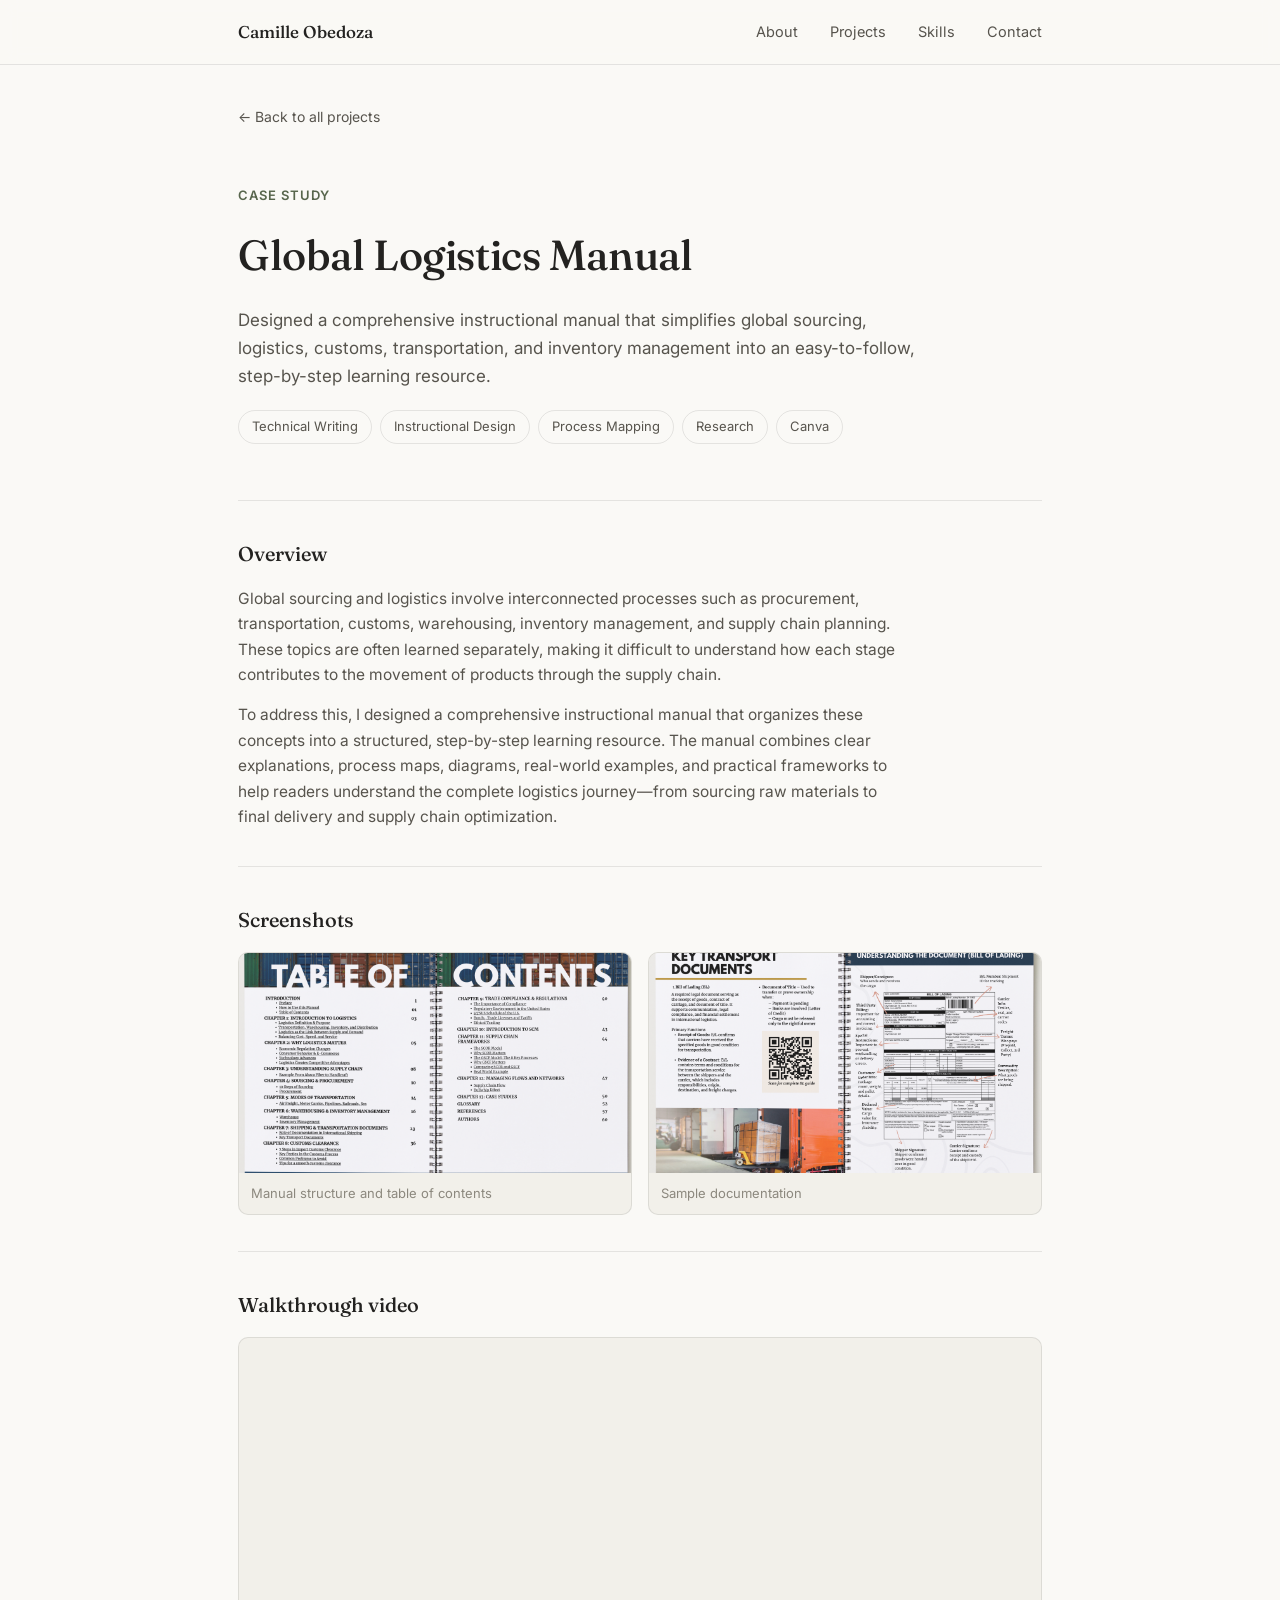
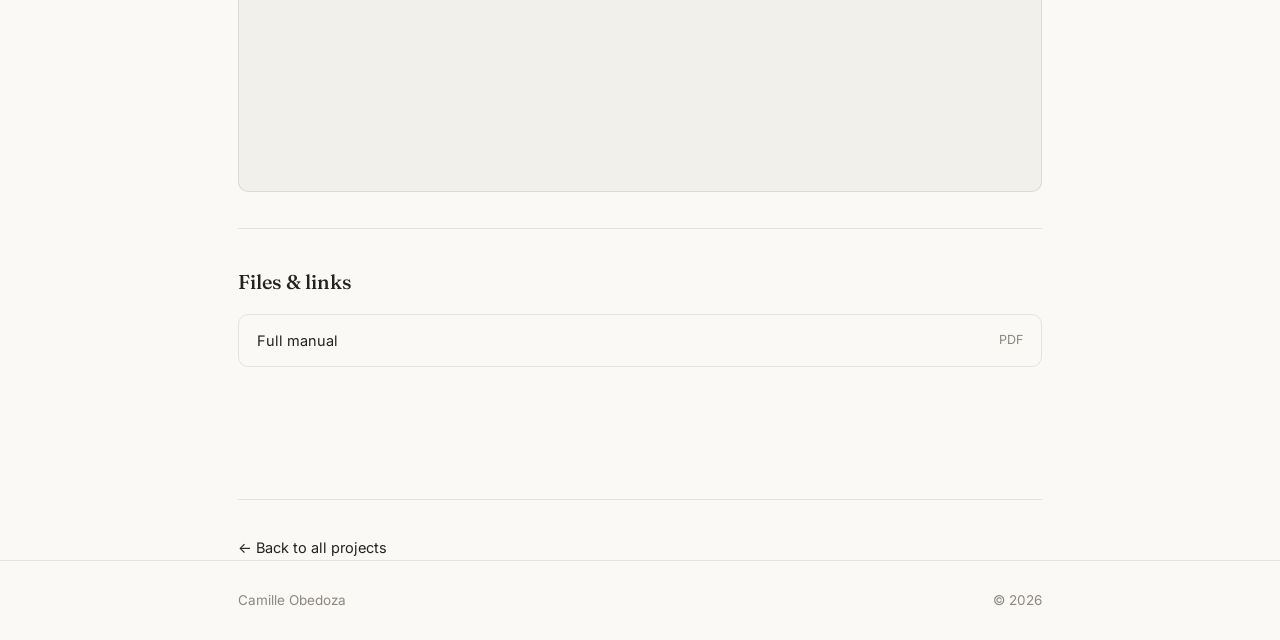
==== projects/global-logistics-manual.html @ cc4bad3c "First Commit" ====
<!DOCTYPE html>
<html lang="en">
<head>
<meta charset="UTF-8">
<meta name="viewport" content="width=device-width, initial-scale=1.0">
<title>Global Logistics Manual — Camille Obedoza</title>

<link rel="preconnect" href="https://fonts.googleapis.com">
<link rel="preconnect" href="https://fonts.gstatic.com" crossorigin>
<link href="https://fonts.googleapis.com/css2?family=Fraunces:opsz,wght@9..144,400;9..144,500;9..144,600&family=Inter:wght@400;500;600&display=swap" rel="stylesheet">
<link rel="stylesheet" href="../style.css">
</head>
<body>

<header class="nav">
  <div class="nav-inner">
    <a href="../index.html#top" class="nav-name">Camille Obedoza</a>
    <nav class="nav-links">
      <a href="../index.html#about">About</a>
      <a href="../index.html#projects">Projects</a>
      <a href="../index.html#skills">Skills</a>
      <a href="../index.html#contact">Contact</a>
    </nav>
    <button class="nav-toggle" id="navToggle" aria-label="Open menu">
      <span></span><span></span><span></span>
    </button>
  </div>
</header>

<main class="section-inner">

  <a href="../index.html#projects" class="back-link">&larr; Back to all projects</a>

  <section class="project-hero">
    <p class="eyebrow">Case Study</p>
    <h1>Global Logistics Manual</h1>
    <p class="project-summary">
      Designed a comprehensive instructional manual that simplifies global sourcing, logistics, customs, transportation, and inventory management into an easy-to-follow, step-by-step learning resource.
    </p>
    <div class="project-tags">
      <span class="tag">Technical Writing</span>
      <span class="tag">Instructional Design</span>
      <span class="tag">Process Mapping</span>
      <span class="tag">Research</span>
      <span class="tag">Canva</span>
    </div>
  </section>

  <div class="project-body">

    <section class="project-section">
      <h2>Overview</h2>
      <p>
        Global sourcing and logistics involve interconnected processes such as procurement, transportation, customs, warehousing, inventory management, and supply chain planning. These topics are often learned separately, making it difficult to understand how each stage contributes to the movement of products through the supply chain.
      </p>
      <p>
        To address this, I designed a comprehensive instructional manual that organizes these concepts into a structured, step-by-step learning resource. The manual combines clear explanations, process maps, diagrams, real-world examples, and practical frameworks to help readers understand the complete logistics journey—from sourcing raw materials to final delivery and supply chain optimization.
      </p>
    </section>

    <!-- ADD PROJECT IMAGES HERE — replace with your own screenshots -->
    <section class="project-section">
      <h2>Screenshots</h2>
      <div class="project-gallery">
        <figure>
          <img src="../images/manual1.png" alt="Manual table of contents">
          <figcaption>Manual structure and table of contents</figcaption>
        </figure>
        <figure>
          <img src="../images/manual2.png" alt="Sample documentation">
          <figcaption>Sample documentation</figcaption>
        </figure>
      </div>
    </section>

    <!-- ADD PROJECT VIDEO HERE — delete this section if you don't have one -->
    <section class="project-section">
      <h2>Walkthrough video</h2>
      <div class="project-video">
        <iframe src="https://www.youtube.com/embed/your-video-id" title="Global Logistics Manual walkthrough" allowfullscreen></iframe>
      </div>
    </section>

    <!-- ADD PROJECT FILES / LINKS HERE -->
    <section class="project-section">
      <h2>Files &amp; links</h2>
      <div class="file-list">
        <a href="https://canva.link/3qae3tp5urnh4lr" target="_blank" rel="noopener">
          <span>Full manual</span>
          <span class="file-type">PDF</span>
        </a>
      </div>
    </section>

  </div>

  <nav class="project-nav-footer">
    <a href="../index.html#projects">&larr; Back to all projects</a>
  </nav>

</main>

<footer class="footer">
  <div class="section-inner footer-inner">
    <span>Camille Obedoza</span>
    <span class="footer-year">© <span id="year"></span></span>
  </div>
</footer>

<script src="../script.js"></script>
</body>
</html>
---- style.css ----
/* =============================================================
   CAMILLE OBEDOZA — PORTFOLIO STYLES
   A quiet, human layout: soft neutral colors, generous whitespace,
   a warm serif for headings paired with a clean sans for body text.
   Motion is limited to gentle fade-ins — nothing flashy.

   COLOR / FONT VARIABLES ARE HERE IF YOU WANT TO TWEAK THE LOOK:
   ============================================================= */
:root{
  --paper:        #FAF9F6;   /* main background */
  --paper-soft:   #F2F0EA;   /* slightly deeper background for alternating sections */
  --ink:          #232220;   /* main text color */
  --ink-soft:     #57544D;   /* secondary text */
  --muted:        #8C887E;   /* tertiary / small text */
  --line:         rgba(35,34,32,0.10);
  --accent:       #57654C;   /* soft moss green — used sparingly for links/accents */
  --accent-soft:  rgba(87,101,76,0.10);

  --font-display: 'Fraunces', Georgia, serif;
  --font-body:    'Inter', -apple-system, BlinkMacSystemFont, sans-serif;

  --container: 860px;
  --radius: 10px;
  --ease: cubic-bezier(0.22, 1, 0.36, 1);
}

/* ---------- RESET ---------- */
*, *::before, *::after{ box-sizing: border-box; }
html{ scroll-behavior: smooth; }
body{
  margin: 0;
  background: var(--paper);
  color: var(--ink);
  font-family: var(--font-body);
  font-size: 16px;
  line-height: 1.65;
  -webkit-font-smoothing: antialiased;
}
a{ color: inherit; text-decoration: none; }
ul{ list-style: none; margin: 0; padding: 0; }
img{ max-width: 100%; display: block; }
button{ font-family: inherit; }

@media (prefers-reduced-motion: reduce){
  *{ animation-duration: 0.001ms !important; transition-duration: 0.001ms !important; scroll-behavior: auto !important; }
}

.section-inner{
  max-width: var(--container);
  margin: 0 auto;
  padding: 0 28px;
}

.eyebrow{
  font-size: 13px;
  letter-spacing: 0.08em;
  text-transform: uppercase;
  color: var(--accent);
  margin: 0 0 14px;
  font-weight: 600;
}

.section-title{
  font-family: var(--font-display);
  font-weight: 500;
  font-size: clamp(24px, 3vw, 30px);
  line-height: 1.3;
  margin: 0 0 40px;
  color: var(--ink);
}

/* ---------- 1. NAV ---------- */
.nav{
  position: sticky;
  top: 0;
  z-index: 50;
  background: color-mix(in srgb, var(--paper) 90%, transparent);
  backdrop-filter: blur(8px);
  border-bottom: 1px solid var(--line);
}
.nav-inner{
  max-width: var(--container);
  margin: 0 auto;
  padding: 18px 28px;
  display: flex;
  align-items: center;
  justify-content: space-between;
}
.nav-name{
  font-family: var(--font-display);
  font-size: 17px;
  font-weight: 500;
}
.nav-links{
  display: flex;
  gap: 32px;
}
.nav-links a{
  font-size: 14.5px;
  color: var(--ink-soft);
  transition: color 0.2s var(--ease);
}
.nav-links a:hover{ color: var(--ink); }

.nav-toggle{
  display: none;
  width: 34px; height: 34px;
  border: none; background: none;
  flex-direction: column; align-items: center; justify-content: center; gap: 5px;
}
.nav-toggle span{
  width: 18px; height: 1.5px; background: var(--ink);
  transition: transform 0.25s var(--ease), opacity 0.25s var(--ease);
}
.nav-toggle.open span:nth-child(1){ transform: translateY(6.5px) rotate(45deg); }
.nav-toggle.open span:nth-child(2){ opacity: 0; }
.nav-toggle.open span:nth-child(3){ transform: translateY(-6.5px) rotate(-45deg); }

/* ---------- 2. HERO ---------- */
.hero{
  padding: 96px 0 88px;
}
.hero-inner{
  max-width: var(--container);
  margin: 0 auto;
  padding: 0 28px;
  display: flex;
  align-items: center;
  gap: 56px;
}

/* Photo placeholder: soft rounded rectangle. Once a real photo loads,
   it fills the box. If the image fails to load, .no-photo shows a
   plain soft-colored box instead of a broken image icon. */
.hero-photo{
  flex: 0 0 260px;
  width: 260px;
  height: 320px;
  border-radius: var(--radius);
  overflow: hidden;
  background: var(--paper-soft);
  border: 1px solid var(--line);
}
.hero-photo img{
  width: 100%; height: 100%;
  object-fit: cover;
}
.hero-photo.no-photo{
  background: linear-gradient(160deg, var(--paper-soft), var(--accent-soft));
}

.hero-text{
  flex: 1;
  text-align: left;
}
.hero-name{
  font-family: var(--font-display);
  font-weight: 500;
  font-size: clamp(32px, 5vw, 46px);
  margin: 0 0 14px;
  letter-spacing: -0.01em;
}
.hero-roles{
  font-size: 15.5px;
  color: var(--ink-soft);
  margin: 0 0 18px;
}
.hero-statement{
  font-family: var(--font-display);
  font-style: italic;
  font-size: 18px;
  color: var(--accent);
  margin: 0;
}

/* ---------- 3. ABOUT ---------- */
.about{
  padding: 88px 0;
  background: var(--paper-soft);
  border-top: 1px solid var(--line);
  border-bottom: 1px solid var(--line);
}
.about-text p{
  color: var(--ink-soft);
  font-size: 16.5px;
  max-width: 66ch;
  margin: 0 0 20px;
}
.about-text p:last-child{ margin-bottom: 0; }

/* ---------- 4. PROJECTS (homepage cards) ---------- */
.projects{ padding: 96px 0; }
.project-grid{
  display: grid;
  grid-template-columns: repeat(2, 1fr);
  gap: 28px;
}
.project-card{
  padding: 28px 0;
  border-top: 1px solid var(--line);
}
.project-title{
  font-family: var(--font-display);
  font-weight: 500;
  font-size: 19px;
  margin: 0 0 10px;
}
.project-desc{
  color: var(--ink-soft);
  font-size: 14.5px;
  margin: 0 0 14px;
}
.project-meta{
  font-size: 13.5px;
  color: var(--muted);
  margin: 0 0 6px;
}
.project-meta span{
  color: var(--ink-soft);
  font-weight: 600;
}
.project-link{
  display: inline-block;
  margin-top: 10px;
  font-size: 14px;
  color: var(--accent);
  border-bottom: 1px solid transparent;
  transition: border-color 0.2s var(--ease);
}
.project-link:hover{ border-color: var(--accent); }

@media (max-width: 600px){
  .project-grid{ grid-template-columns: 1fr; }
}

/* =============================================================
   PROJECT DETAIL PAGES (projects/*.html)
   Styles for the individual case-study pages that "View project"
   links open. Shares all the tokens and nav/footer styles above.
   ============================================================= */

.back-link{
  display: inline-flex;
  align-items: center;
  gap: 6px;
  font-size: 14px;
  color: var(--ink-soft);
  margin: 40px 0 0;
}
.back-link:hover{ color: var(--accent); }

.project-hero{
  padding: 32px 0 56px;
}
.project-hero .eyebrow{ margin-top: 24px; }
.project-hero h1{
  font-family: var(--font-display);
  font-weight: 500;
  font-size: clamp(30px, 4.5vw, 42px);
  margin: 0 0 16px;
  letter-spacing: -0.01em;
}
.project-hero .project-summary{
  font-size: 17px;
  color: var(--ink-soft);
  max-width: 62ch;
  margin: 0 0 20px;
}
.project-tags{
  display: flex;
  flex-wrap: wrap;
  gap: 8px;
}
.tag{
  font-size: 13px;
  color: var(--ink-soft);
  border: 1px solid var(--line);
  border-radius: 999px;
  padding: 5px 13px;
}

.project-body{
  padding-bottom: 96px;
}
.project-section{
  padding: 36px 0;
  border-top: 1px solid var(--line);
}
.project-section h2{
  font-family: var(--font-display);
  font-weight: 500;
  font-size: 20px;
  margin: 0 0 16px;
}
.project-section p{
  color: var(--ink-soft);
  font-size: 15.5px;
  max-width: 66ch;
  margin: 0 0 14px;
}
.project-section p:last-child{ margin-bottom: 0; }

/* Image gallery — a simple, even grid. Add or remove <figure> blocks
   inside .project-gallery; the grid adjusts on its own. */
.project-gallery{
  display: grid;
  grid-template-columns: repeat(2, 1fr);
  gap: 16px;
}
.project-gallery figure{
  margin: 0;
  border-radius: var(--radius);
  overflow: hidden;
  border: 1px solid var(--line);
  background: var(--paper-soft);
}
.project-gallery img{
  width: 100%;
  height: 220px;
  object-fit: cover;
  display: block;
}
.project-gallery figcaption{
  font-size: 13px;
  color: var(--muted);
  padding: 10px 12px;
}

/* Video embed wrapper — keeps a 16:9 ratio for any iframe you paste in */
.project-video{
  position: relative;
  width: 100%;
  padding-top: 56.25%;
  border-radius: var(--radius);
  overflow: hidden;
  border: 1px solid var(--line);
  background: var(--paper-soft);
}
.project-video iframe{
  position: absolute;
  top: 0; left: 0;
  width: 100%; height: 100%;
  border: 0;
}

/* Files & links list — for PDFs, spreadsheets, or any other file you
   want visitors to download or open */
.file-list{
  display: flex;
  flex-direction: column;
  gap: 10px;
}
.file-list a{
  display: flex;
  align-items: center;
  justify-content: space-between;
  gap: 12px;
  padding: 14px 18px;
  border: 1px solid var(--line);
  border-radius: var(--radius);
  font-size: 14.5px;
  color: var(--ink);
  transition: border-color 0.2s var(--ease), background 0.2s var(--ease);
}
.file-list a:hover{
  border-color: var(--accent);
  background: var(--accent-soft);
}
.file-list a .file-type{
  font-size: 12.5px;
  color: var(--muted);
}

.external-link-btn{
  display: inline-flex;
  align-items: center;
  gap: 8px;
  padding: 12px 22px;
  border-radius: 999px;
  background: var(--ink);
  color: var(--paper);
  font-size: 14.5px;
  font-weight: 600;
  transition: background 0.2s var(--ease);
}
.external-link-btn:hover{ background: var(--accent); }

.project-nav-footer{
  display: flex;
  justify-content: space-between;
  padding-top: 36px;
  border-top: 1px solid var(--line);
  font-size: 14.5px;
}
.project-nav-footer a:hover{ color: var(--accent); }

@media (max-width: 600px){
  .project-gallery{ grid-template-columns: 1fr; }
}

/* ---------- 5. SKILLS ---------- */
.skills{
  padding: 88px 0;
  background: var(--paper-soft);
  border-top: 1px solid var(--line);
  border-bottom: 1px solid var(--line);
}
.skills-grid{
  display: grid;
  grid-template-columns: repeat(3, 1fr);
  gap: 36px 28px;
}
.skill-group h3{
  font-family: var(--font-display);
  font-weight: 500;
  font-size: 16px;
  margin: 0 0 12px;
}
.skill-group ul li{
  font-size: 14.5px;
  color: var(--ink-soft);
  padding: 5px 0;
}

/* ---------- 6. CONTACT ---------- */
.contact{ padding: 100px 0 96px; text-align: center; }
.contact-inner{ max-width: 520px; }
.contact-line{
  color: var(--ink-soft);
  font-size: 15.5px;
  margin: 0 0 32px;
}
.contact-actions{
  display: flex;
  justify-content: center;
  gap: 14px;
  margin-bottom: 24px;
  flex-wrap: wrap;
}
.btn-primary, .btn-outline{
  display: inline-flex;
  align-items: center;
  padding: 12px 24px;
  border-radius: 999px;
  font-size: 14.5px;
  font-weight: 600;
  transition: all 0.2s var(--ease);
}
.btn-primary{
  background: var(--ink);
  color: var(--paper);
}
.btn-primary:hover{ background: var(--accent); }
.btn-outline{
  border: 1px solid var(--line);
  color: var(--ink);
}
.btn-outline:hover{ border-color: var(--accent); color: var(--accent); }

.contact-details{
  display: flex;
  justify-content: center;
  gap: 24px;
  font-size: 14.5px;
  color: var(--ink-soft);
}
.contact-details a:hover{ color: var(--accent); }

/* ---------- 7. FOOTER ---------- */
.footer{ border-top: 1px solid var(--line); padding: 28px 0; }
.footer-inner{
  display: flex;
  justify-content: space-between;
  font-size: 13.5px;
  color: var(--muted);
}

/* ---------- SCROLL REVEAL (subtle only) ---------- */
.reveal{
  opacity: 0;
  transform: translateY(14px);
  transition: opacity 0.6s var(--ease), transform 0.6s var(--ease);
}
.reveal.in-view{
  opacity: 1;
  transform: translateY(0);
}

/* ---------- RESPONSIVE ---------- */
@media (max-width: 760px){
  .hero-inner{
    flex-direction: column;
    text-align: center;
  }
  .hero-photo{
    flex: 0 0 auto;
    width: 200px;
    height: 240px;
  }
  .hero-text{
    text-align: center;
  }

  .nav-links{
    position: fixed;
    top: 61px; left: 0; right: 0; bottom: 0;
    background: var(--paper);
    flex-direction: column;
    padding: 24px 28px;
    gap: 4px;
    transform: translateX(100%);
    transition: transform 0.3s var(--ease);
    border-top: 1px solid var(--line);
  }
  .nav-links.open{ transform: translateX(0); }
  .nav-links a{ padding: 14px 0; border-bottom: 1px solid var(--line); font-size: 16px; }
  .nav-toggle{ display: flex; }

  .project-grid{ grid-template-columns: 1fr; }
  .skills-grid{ grid-template-columns: repeat(2, 1fr); }
}

@media (max-width: 480px){
  .skills-grid{ grid-template-columns: 1fr; }
  .contact-details{ flex-direction: column; gap: 10px; }
  .footer-inner{ flex-direction: column; gap: 6px; text-align: center; }
}
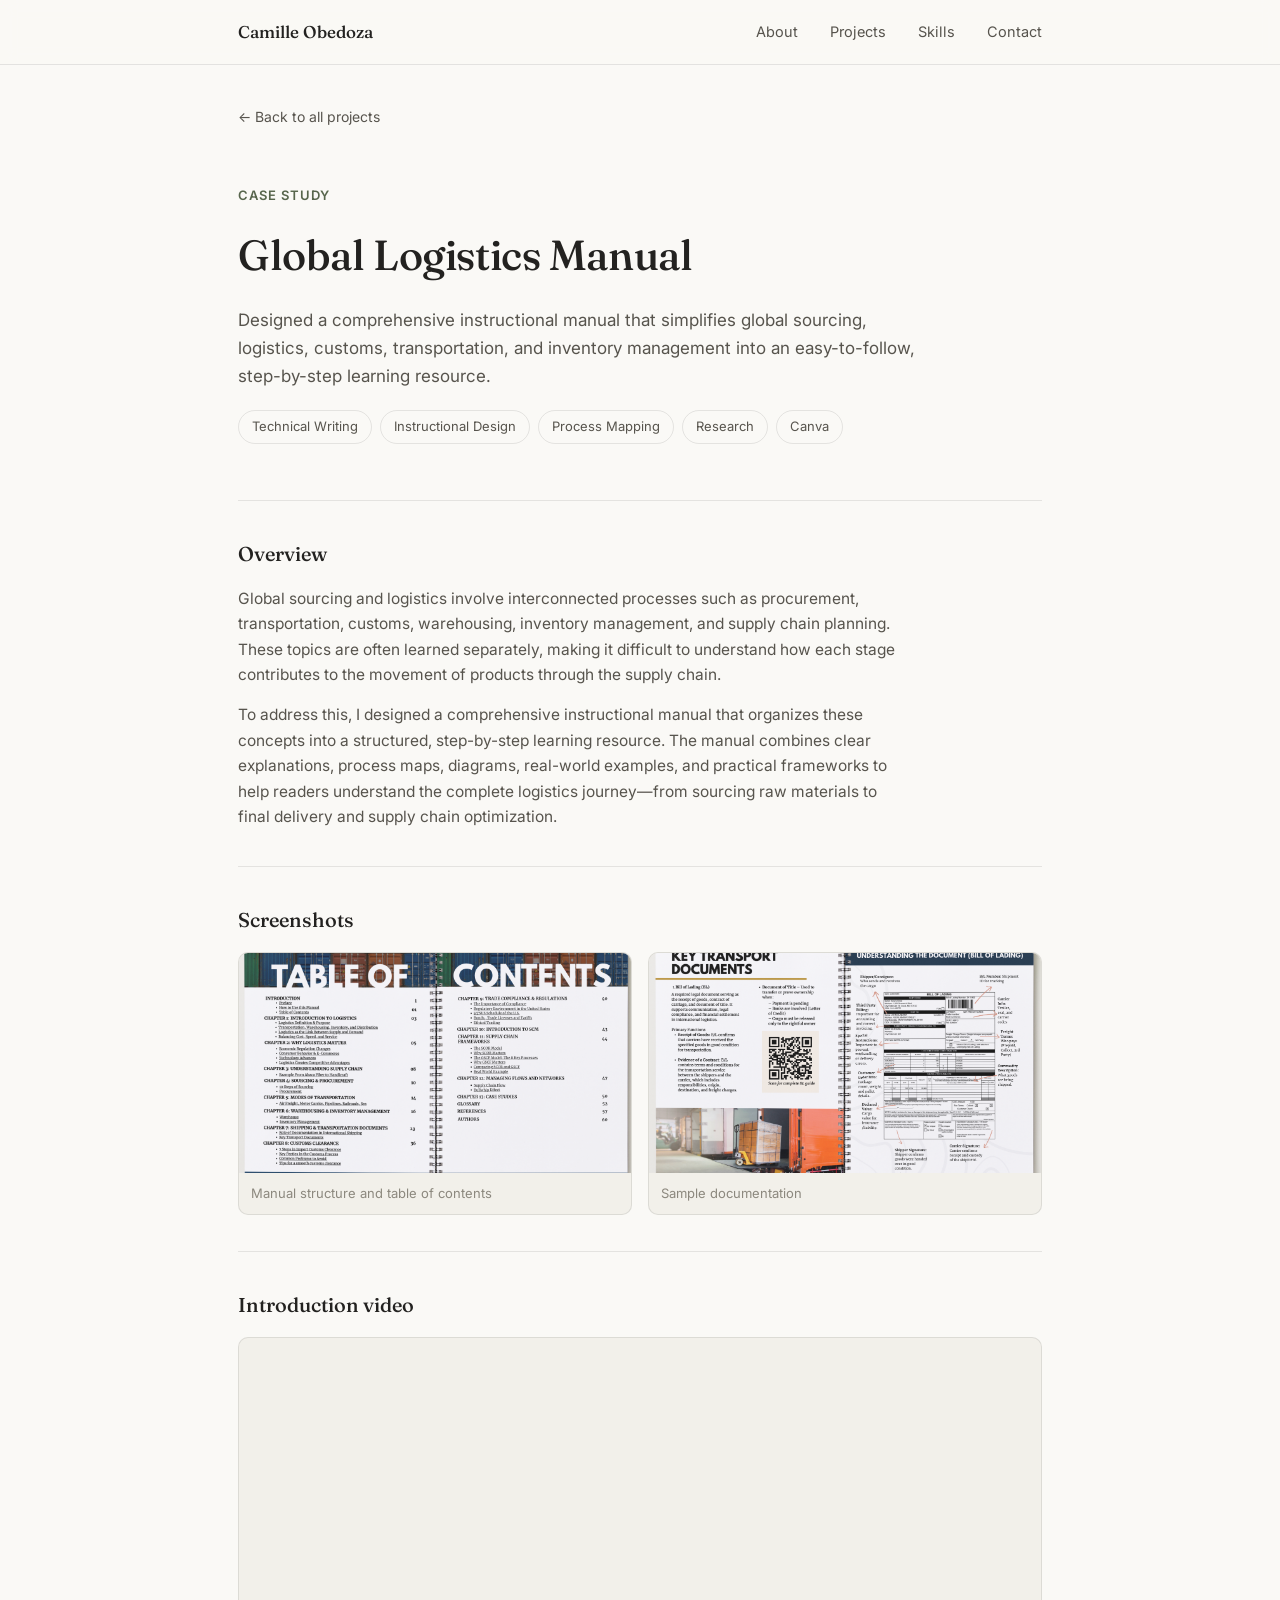
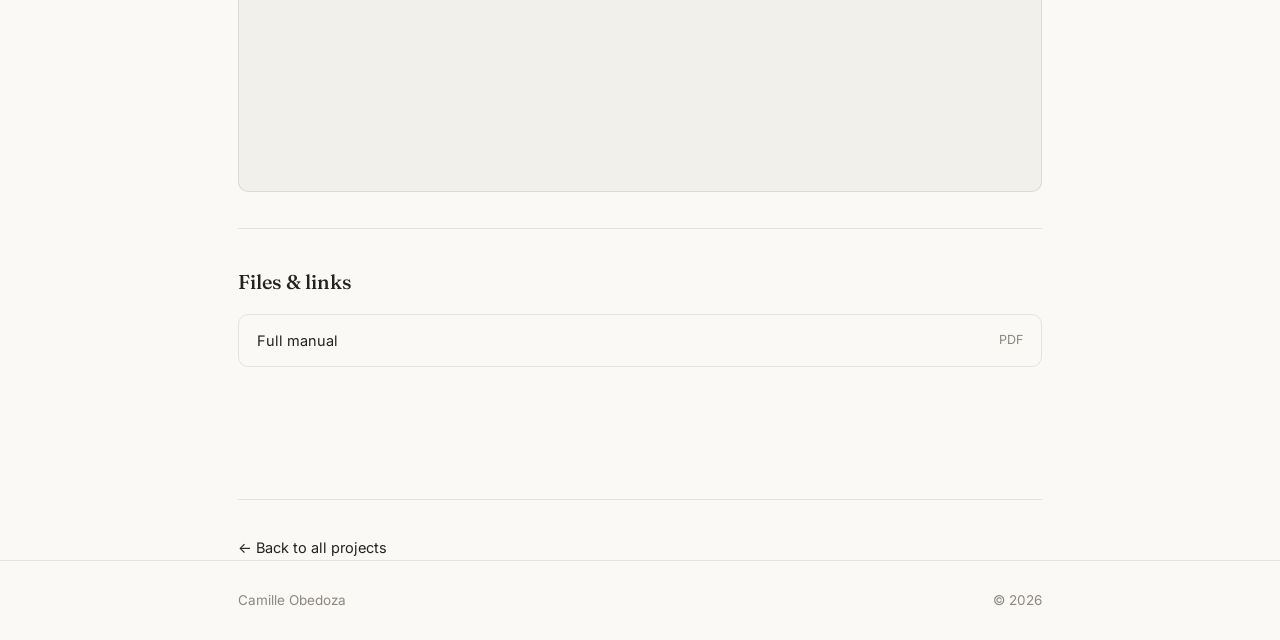
==== commit 2025f5b0: "eight commit" ====
--- a/projects/global-logistics-manual.html
+++ b/projects/global-logistics-manual.html
@@ -75,9 +75,9 @@
 
     <!-- ADD PROJECT VIDEO HERE — delete this section if you don't have one -->
     <section class="project-section">
-      <h2>Walkthrough video</h2>
+      <h2>Introduction video</h2>
       <div class="project-video">
-        <iframe src="https://www.youtube.com/embed/your-video-id" title="Global Logistics Manual walkthrough" allowfullscreen></iframe>
+        <iframe width="1042" height="586" src="https://www.youtube.com/embed/3sFtnxPxGmI" title="North South Consulting: Introduction Video" frameborder="0" allow="accelerometer; autoplay; clipboard-write; encrypted-media; gyroscope; picture-in-picture; web-share" referrerpolicy="strict-origin-when-cross-origin" allowfullscreen></iframe>
       </div>
     </section>
 
--- a/style.css
+++ b/style.css
@@ -118,7 +118,14 @@
 
 /* ---------- 2. HERO ---------- */
 .hero{
-  padding: 96px 0 88px;
+  background: var(--paper);
+}
+
+/* Top band: photo + name, its own tint */
+.hero-top-band{
+  position: relative;
+  padding: 96px 0 96px;
+  background: var(--accent-soft);
 }
 .hero-inner{
   max-width: var(--container);
@@ -128,6 +135,63 @@
   align-items: center;
   gap: 56px;
 }
+
+/* Down arrow: reveals everything below the hero on click */
+.scroll-arrow{
+  position: absolute;
+  left: 50%;
+  bottom: -22px;
+  transform: translateX(-50%);
+  width: 44px;
+  height: 44px;
+  border-radius: 999px;
+  border: 1px solid var(--line);
+  background: var(--paper);
+  color: var(--ink-soft);
+  display: flex;
+  align-items: center;
+  justify-content: center;
+  cursor: pointer;
+  box-shadow: 0 4px 14px rgba(0,0,0,0.06);
+  transition: color 0.2s var(--ease), border-color 0.2s var(--ease), opacity 0.3s var(--ease);
+  animation: arrow-bounce 2.2s ease-in-out infinite;
+}
+.scroll-arrow:hover{
+  color: var(--accent);
+  border-color: var(--accent);
+}
+.scroll-arrow.dismissed{
+  opacity: 0;
+  pointer-events: none;
+  animation: none;
+}
+@keyframes arrow-bounce{
+  0%, 100%{ transform: translateX(-50%) translateY(0); }
+  50%{ transform: translateX(-50%) translateY(6px); }
+}
+
+/* Everything below the hero top band: hidden until the arrow
+   is clicked, then fades in as one piece. */
+.page-below{
+  display: none;
+  opacity: 0;
+  transition: opacity 0.6s var(--ease);
+}
+.page-below.visible{
+  display: block;
+}
+.page-below.visible.fade-in{
+  opacity: 1;
+}
+
+.hero-videos-band{
+  background: var(--paper);
+}
+.hero-videos{
+  padding: 72px 28px 80px;
+}
+
+
 
 /* Photo placeholder: soft rounded rectangle. Once a real photo loads,
    it fills the box. If the image fails to load, .no-photo shows a
@@ -189,7 +253,7 @@
 .about-text p:last-child{ margin-bottom: 0; }
 
 /* ---------- 4. PROJECTS (homepage cards) ---------- */
-.projects{ padding: 96px 0; }
+.projects{ padding: 96px 0; background: var(--paper); }
 .project-grid{
   display: grid;
   grid-template-columns: repeat(2, 1fr);
@@ -246,6 +310,7 @@
   font-size: 14px;
   color: var(--ink-soft);
   margin: 40px 0 0;
+  
 }
 .back-link:hover{ color: var(--accent); }
 
@@ -398,13 +463,19 @@
   .project-gallery{ grid-template-columns: 1fr; }
 }
 
-/* ---------- 5. SKILLS ---------- */
-.skills{
+/* ---------- VIDEOS (other work) ---------- */
+.videos{
   padding: 88px 0;
   background: var(--paper-soft);
   border-top: 1px solid var(--line);
   border-bottom: 1px solid var(--line);
 }
+
+/* ---------- 5. SKILLS ---------- */
+.skills{
+  padding: 88px 0;
+  background: var(--paper);
+}
 .skills-grid{
   display: grid;
   grid-template-columns: repeat(3, 1fr);
@@ -423,7 +494,12 @@
 }
 
 /* ---------- 6. CONTACT ---------- */
-.contact{ padding: 100px 0 96px; text-align: center; }
+.contact{
+  padding: 100px 0 96px;
+  text-align: center;
+  background: var(--paper-soft);
+  border-top: 1px solid var(--line);
+}
 .contact-inner{ max-width: 520px; }
 .contact-line{
   color: var(--ink-soft);
@@ -488,6 +564,16 @@
 
 /* ---------- RESPONSIVE ---------- */
 @media (max-width: 760px){
+  .nav{
+    background: #ffffff !important;
+  }
+  .nav-inner{
+    background: #ffffff !important;
+    border-radius: 0 0 16px 16px;
+    box-shadow: 0 2px 10px rgba(0, 0, 0, 0.04);
+    padding: 16px 24px;
+  }
+
   .hero-inner{
     flex-direction: column;
     text-align: center;
@@ -503,7 +589,7 @@
 
   .nav-links{
     position: fixed;
-    top: 61px; left: 0; right: 0; bottom: 0;
+    top: 61px; left: 0; right: 0;
     background: var(--paper);
     flex-direction: column;
     padding: 24px 28px;
@@ -525,3 +611,31 @@
   .contact-details{ flex-direction: column; gap: 10px; }
   .footer-inner{ flex-direction: column; gap: 6px; text-align: center; }
 }
+
+.hero-videos{
+    display:flex;
+    flex-direction:column;
+    gap:40px;
+
+    max-width:900px;
+    margin-left:auto;
+    margin-right:auto;
+}
+
+.hero-video-card iframe{
+    width:100%;
+    aspect-ratio:16/9;
+    border-radius:12px;
+}
+
+.video-grid{
+    display:grid;
+    grid-template-columns:repeat(2, 1fr);
+    gap:24px;
+}
+
+.video-card iframe{
+    width:100%;
+    aspect-ratio:16/9;
+    border-radius:12px;
+}
